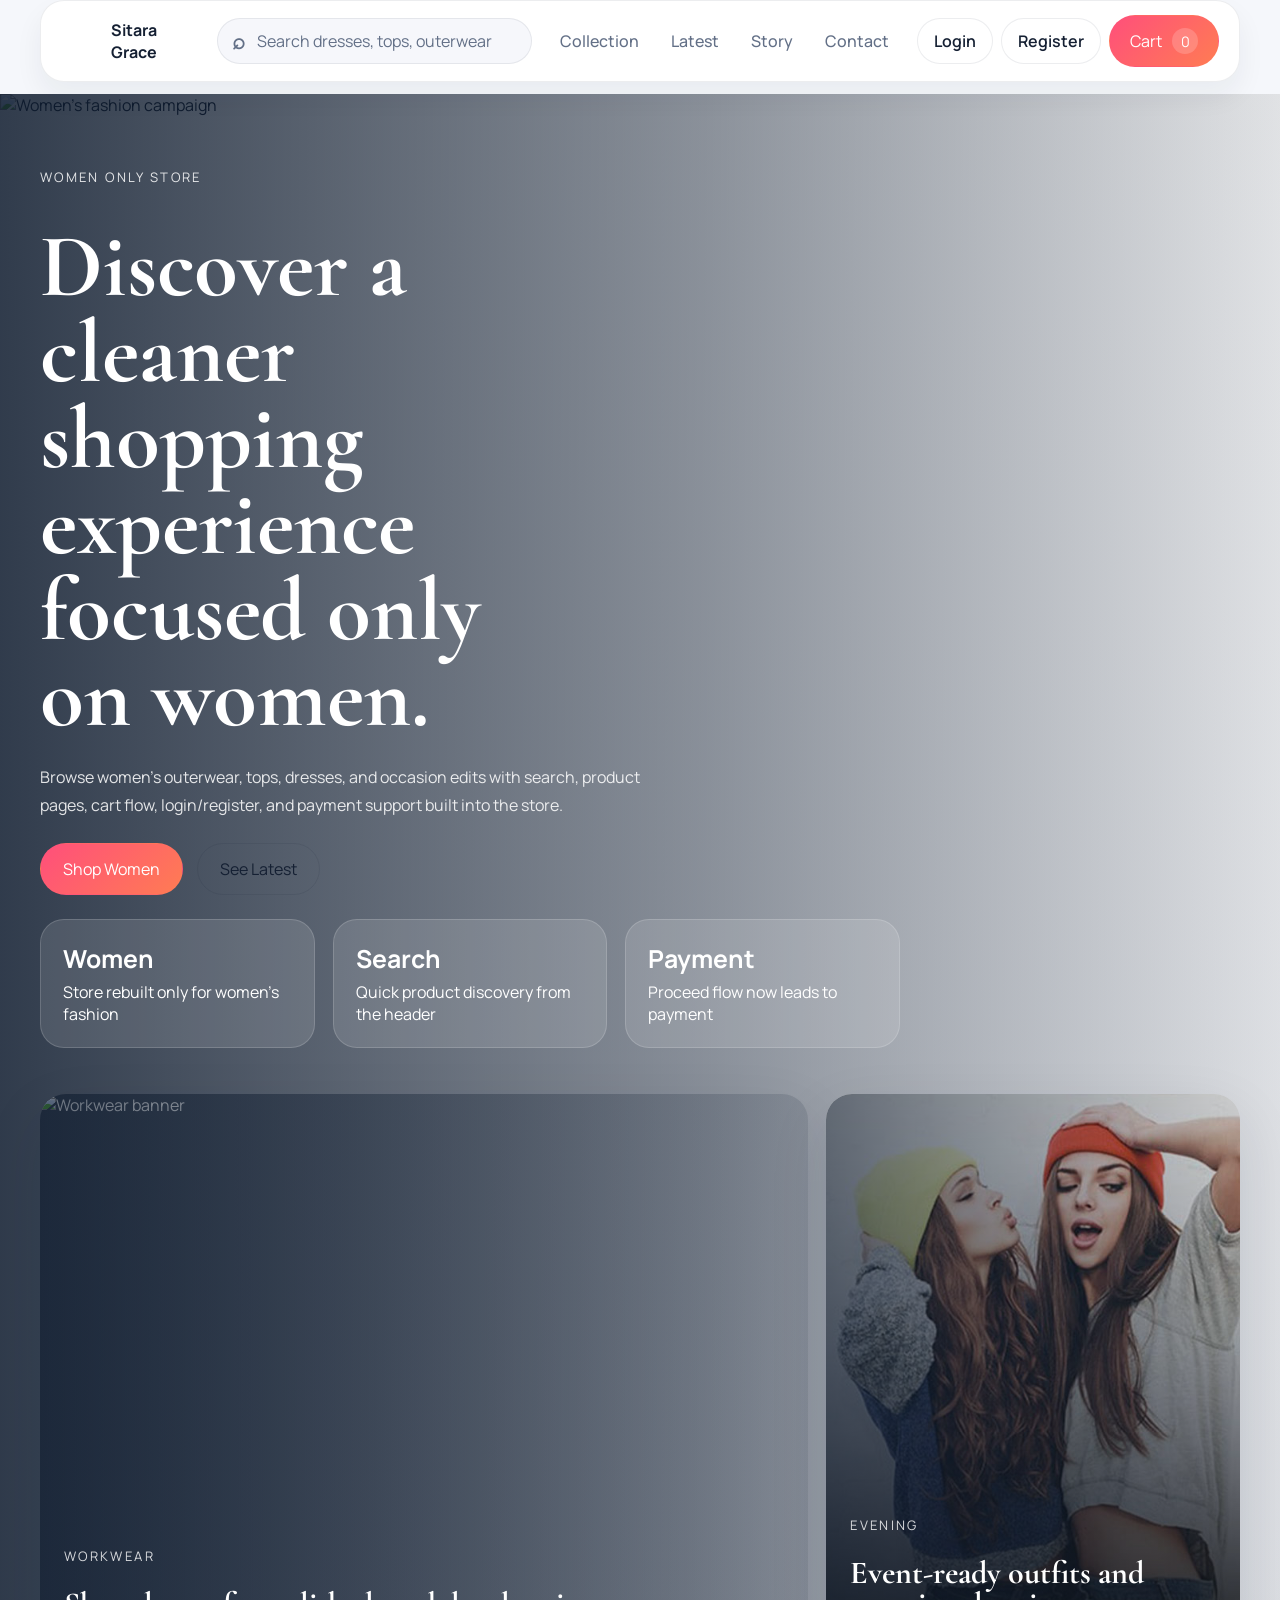
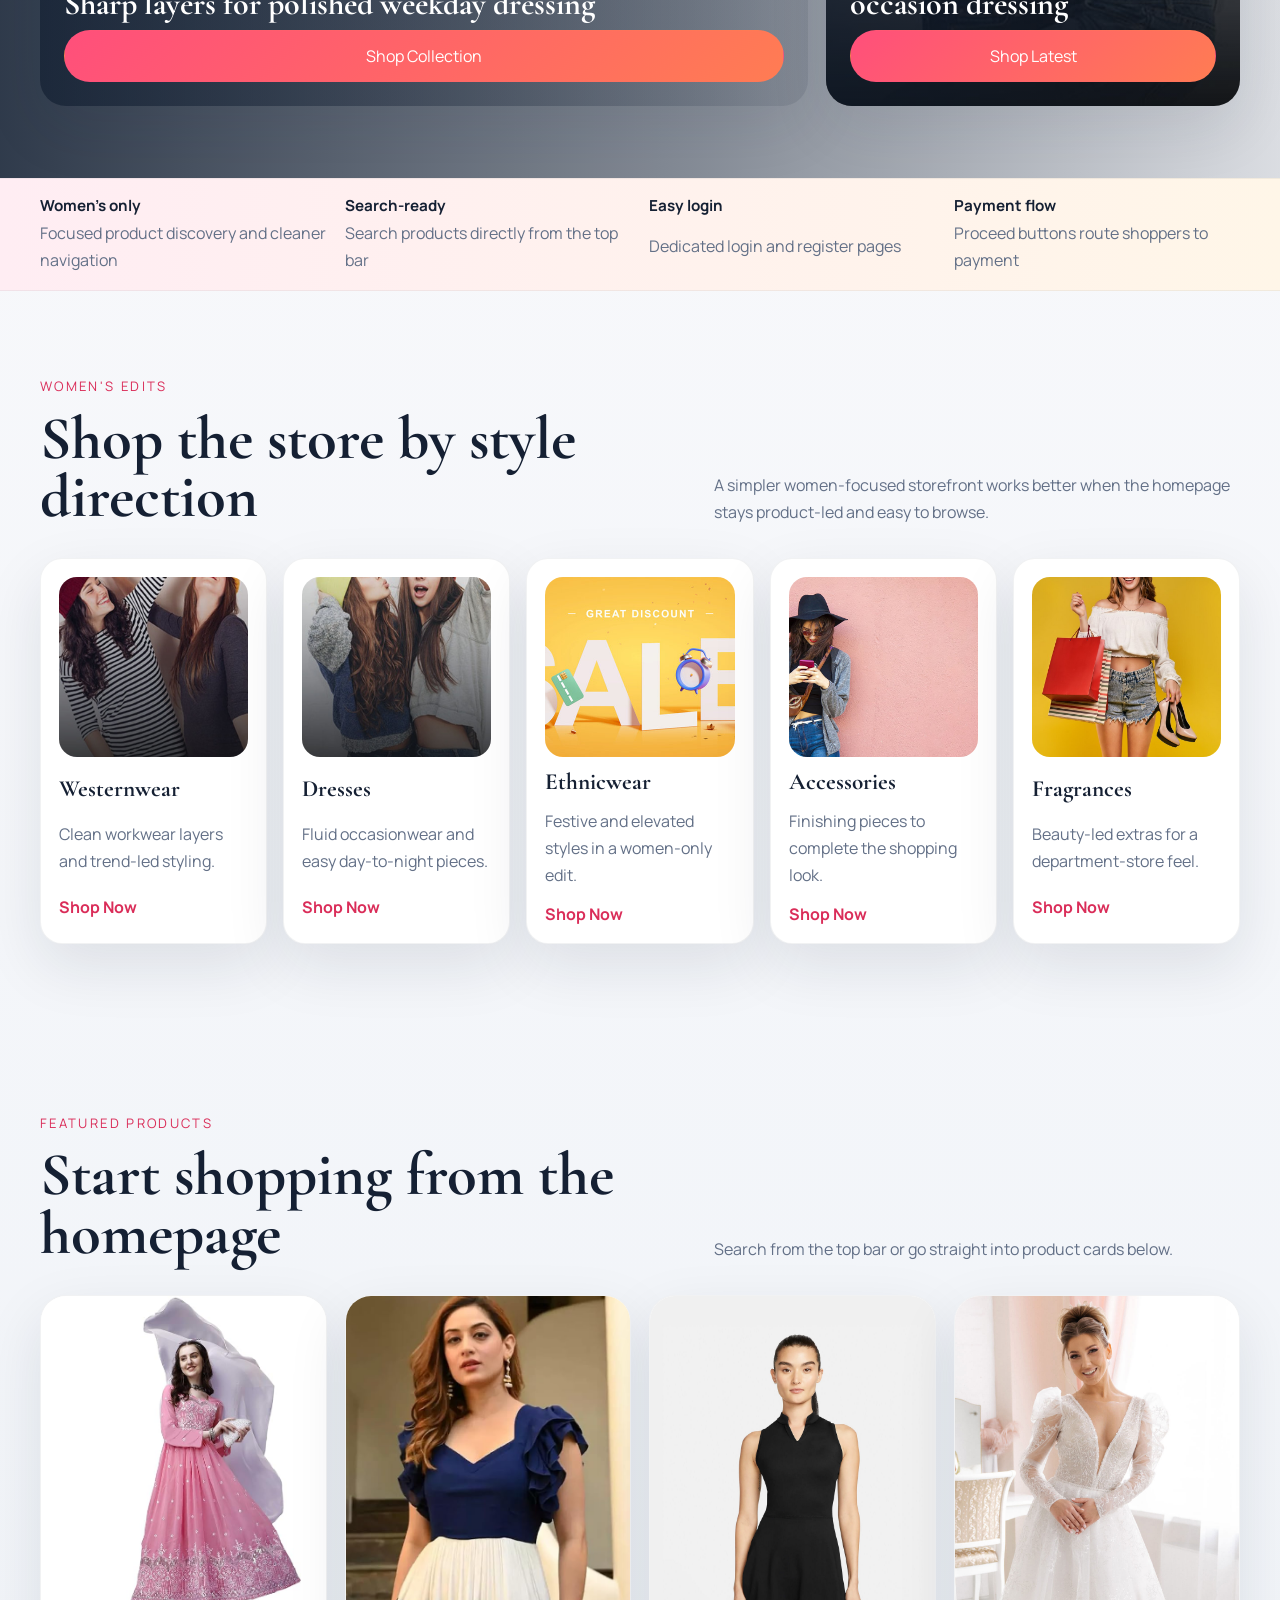
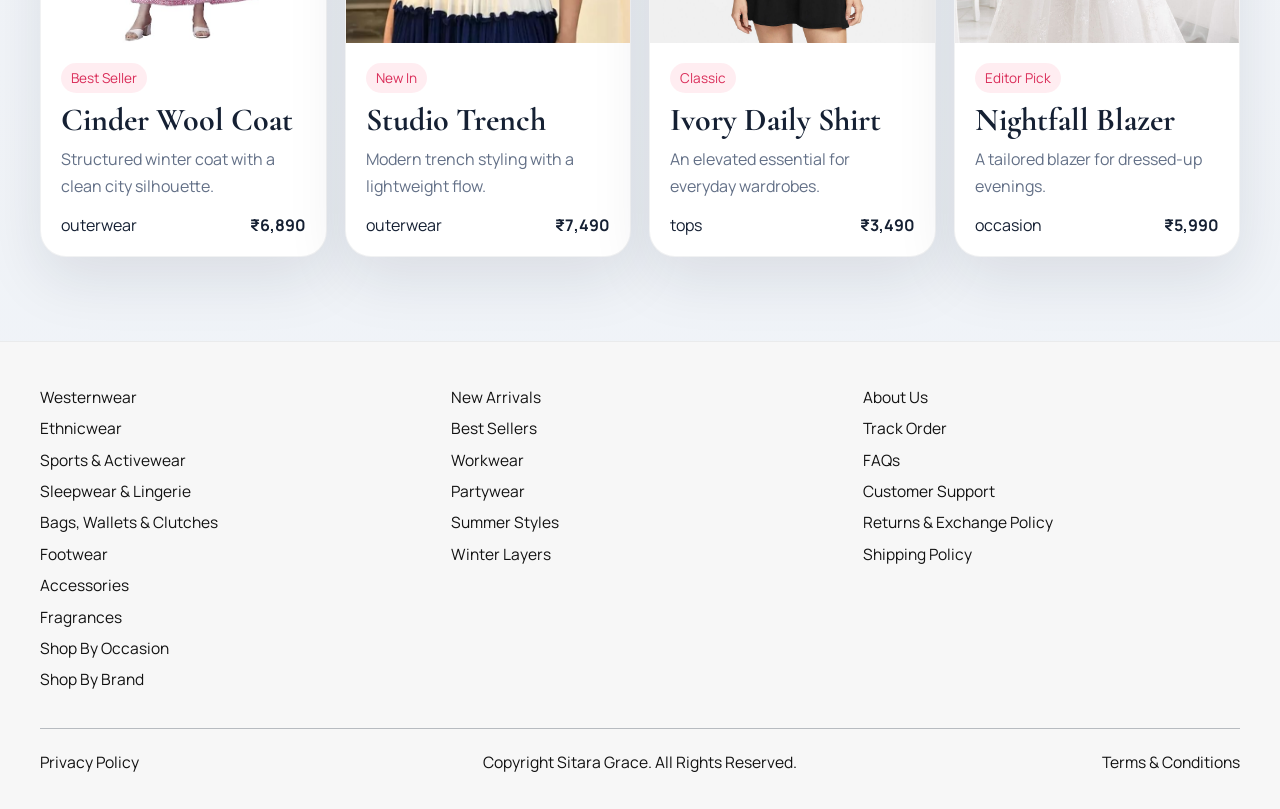
==== frontend/index.html @ 65f535db "inital commit" ====
<!DOCTYPE html>
<html lang="en">
<head>
  <meta charset="UTF-8">
  <meta name="viewport" content="width=device-width, initial-scale=1.0">
  <title>Sitara Grace</title>
  <link rel="preconnect" href="https://fonts.googleapis.com">
  <link rel="preconnect" href="https://fonts.gstatic.com" crossorigin>
  <link href="https://fonts.googleapis.com/css2?family=Cormorant+Garamond:wght@500;600;700&family=Manrope:wght@400;500;600;700&display=swap" rel="stylesheet">
  <link rel="stylesheet" href="style.css">
</head>
<body class="retail-mode" data-page="home">
  <header class="site-header">
    <div class="container nav-wrap">
      <a class="brand" href="index.html">
        <img src="images/logo.png" alt="Project3 logo">
        <span>Sitara Grace</span>
      </a>
      <div class="search-shell">
        <span class="search-icon">⌕</span>
        <input data-site-search type="text" placeholder="Search dresses, tops, outerwear">
      </div>
      <nav class="nav">
        <a href="collections.html">Collection</a>
        <a href="latest.html">Latest</a>
        <a href="story.html">Story</a>
        <a href="contact.html">Contact</a>
      </nav>
      <div class="header-actions">
        <a class="auth-link" href="login.html">Login</a>
        <a class="auth-link" href="register.html">Register</a>
        <a class="nav-cta" href="cart.html">Cart <span class="cart-badge" data-cart-count>0</span></a>
      </div>
    </div>
  </header>

  <main>
    <section class="hero">
      <div class="hero-backdrop">
        <img id="hero-image" src="images/home-slide0.jpg" alt="Women's fashion campaign">
      </div>
      <div class="container hero-content">
        <p class="eyebrow">Women only store</p>
        <h1>Discover a cleaner shopping experience focused only on women.</h1>
        <p>
          Browse women&apos;s outerwear, tops, dresses, and occasion edits with search, product pages,
          cart flow, login/register, and payment support built into the store.
        </p>
        <div class="hero-actions">
          <a class="button button-primary" href="arrivals.html">Shop Women</a>
          <a class="button button-secondary" href="latest.html">See Latest</a>
        </div>
        <div class="hero-stats">
          <div>
            <strong>Women</strong>
            <span>Store rebuilt only for women&apos;s fashion</span>
          </div>
          <div>
            <strong>Search</strong>
            <span>Quick product discovery from the header</span>
          </div>
          <div>
            <strong>Payment</strong>
            <span>Proceed flow now leads to payment</span>
          </div>
        </div>
        <div class="hero-banner-grid">
          <article class="banner-card">
            <img src="images/banner1.jpg" alt="Workwear banner">
            <div class="banner-copy">
              <p class="eyebrow">Workwear</p>
              <h3>Sharp layers for polished weekday dressing</h3>
              <a class="button button-primary" href="collections.html">Shop Collection</a>
            </div>
          </article>
          <article class="banner-card">
            <img src="images/lookbook5.jpg" alt="Evening banner">
            <div class="banner-copy">
              <p class="eyebrow">Evening</p>
              <h3>Event-ready outfits and occasion dressing</h3>
              <a class="button button-primary" href="latest.html">Shop Latest</a>
            </div>
          </article>
        </div>
      </div>
    </section>

    <section class="announcement-strip">
      <div class="container announcement-wrap">
        <div>
          <strong>Women&apos;s only</strong>
          <p>Focused product discovery and cleaner navigation</p>
        </div>
        <div>
          <strong>Search-ready</strong>
          <p>Search products directly from the top bar</p>
        </div>
        <div>
          <strong>Easy login</strong>
          <p>Dedicated login and register pages</p>
        </div>
        <div>
          <strong>Payment flow</strong>
          <p>Proceed buttons route shoppers to payment</p>
        </div>
      </div>
    </section>

    <section class="section-space">
      <div class="container split-heading">
        <div>
          <p class="eyebrow">Women&apos;s edits</p>
          <h2>Shop the store by style direction</h2>
        </div>
        <p>
          A simpler women-focused storefront works better when the homepage stays product-led and easy to browse.
        </p>
      </div>
      <div class="container department-grid">
        <article class="department-card">
          <img src="images/lookbook4.jpg" alt="Westernwear">
          <h3>Westernwear</h3>
          <p>Clean workwear layers and trend-led styling.</p>
          <a href="browse.html?section=westernwear">Shop Now</a>
        </article>
        <article class="department-card">
          <img src="images/lookbook5.jpg" alt="Dresses">
          <h3>Dresses</h3>
          <p>Fluid occasionwear and easy day-to-night pieces.</p>
          <a href="browse.html?section=dresses">Shop Now</a>
        </article>
        <article class="department-card">
          <img src="images/about-banner2.jpg" alt="Ethnicwear">
          <h3>Ethnicwear</h3>
          <p>Festive and elevated styles in a women-only edit.</p>
          <a href="browse.html?section=ethnicwear">Shop Now</a>
        </article>
        <article class="department-card">
          <img src="images/lookbook3.jpg" alt="Accessories">
          <h3>Accessories</h3>
          <p>Finishing pieces to complete the shopping look.</p>
          <a href="browse.html?section=accessories">Shop Now</a>
        </article>
        <article class="department-card">
          <img src="images/project0.jpg" alt="Fragrances">
          <h3>Fragrances</h3>
          <p>Beauty-led extras for a department-store feel.</p>
          <a href="browse.html?section=fragrances">Shop Now</a>
        </article>
      </div>
    </section>

    <section class="section-space">
      <div class="container split-heading">
        <div>
          <p class="eyebrow">Featured products</p>
          <h2>Start shopping from the homepage</h2>
        </div>
        <p>
          Search from the top bar or go straight into product cards below.
        </p>
      </div>
      <div class="container product-grid" id="product-grid"></div>
    </section>
  </main>

  <div id="site-footer"></div>
  <div class="cart-toast" id="cart-toast" aria-live="polite"></div>
  <script src="app.js"></script>
</body>
</html>
---- frontend/style.css ----
:root {
  --bg: #f5f7fb;
  --panel: #ffffff;
  --panel-soft: #f7f8fc;
  --text: #152033;
  --muted: #637087;
  --accent: #ff4f7b;
  --accent-dark: #da2d59;
  --nav-bg: #0d1a2d;
  --nav-pill: rgba(255, 255, 255, 0.1);
  --line: rgba(21, 32, 51, 0.1);
  --shadow: 0 22px 60px rgba(20, 32, 51, 0.1);
  --radius: 26px;
  --container: min(1200px, calc(100vw - 32px));
}

* {
  box-sizing: border-box;
}

html {
  scroll-behavior: smooth;
}

body {
  margin: 0;
  font-family: "Manrope", sans-serif;
  color: var(--text);
  background:
    radial-gradient(circle at top left, rgba(255, 79, 123, 0.12), transparent 24%),
    linear-gradient(180deg, #fbfcff 0%, var(--bg) 55%, #eef2f9 100%);
}

body.retail-mode {
  background:
    linear-gradient(180deg, #fefefe 0%, #f7f8fb 44%, #eef2f7 100%);
}

img {
  display: block;
  max-width: 100%;
}

a {
  color: inherit;
  text-decoration: none;
}

button,
input,
textarea {
  font: inherit;
}

.container {
  width: var(--container);
  margin: 0 auto;
}

.section-space {
  padding: 84px 0;
}

.eyebrow {
  margin: 0 0 12px;
  font-size: 0.82rem;
  letter-spacing: 0.18em;
  text-transform: uppercase;
  color: var(--accent-dark);
}

h1,
h2,
h3 {
  font-family: "Cormorant Garamond", serif;
  line-height: 0.96;
  margin: 0;
}

h1 {
  font-size: clamp(3rem, 7vw, 5.8rem);
  max-width: 11ch;
}

h2 {
  font-size: clamp(2.3rem, 5vw, 3.8rem);
}

h3 {
  font-size: 2rem;
}

p {
  margin: 0;
  color: var(--muted);
  line-height: 1.7;
}

.site-header {
  position: sticky;
  top: 0;
  z-index: 50;
  padding: 0 0 12px;
  background: rgba(245, 247, 251, 0.92);
  backdrop-filter: blur(18px);
}

.utility-bar {
  display: none;
}

.utility-wrap {
  display: flex;
  align-items: center;
  justify-content: space-between;
  gap: 14px;
  min-height: 42px;
  font-size: 0.9rem;
  color: var(--muted);
}

.utility-links,
.department-links {
  display: flex;
  align-items: center;
  gap: 18px;
  flex-wrap: wrap;
}

.utility-links a:hover,
.department-links a:hover {
  color: var(--accent-dark);
}

.nav-wrap {
  display: flex;
  align-items: center;
  justify-content: space-between;
  gap: 14px;
  flex-wrap: nowrap;
  min-height: 78px;
  padding: 14px 20px;
  border-radius: 24px;
  background: #ffffff;
  color: #fff;
  box-shadow: 0 14px 28px rgba(13, 26, 45, 0.06);
  border: 1px solid rgba(21, 32, 51, 0.08);
}

.search-shell {
  display: flex;
  align-items: center;
  gap: 10px;
  min-width: 260px;
  max-width: 320px;
  flex: 0 1 320px;
  padding: 10px 14px;
  border-radius: 999px;
  background: #f6f7fb;
  border: 1px solid rgba(21, 32, 51, 0.08);
  color: var(--muted);
}

.search-icon {
  font-size: 1.4rem;
  line-height: 1;
  color: var(--muted);
  font-weight: 700;
}

.search-shell input {
  width: 100%;
  background: transparent;
  border: 0;
  color: var(--text);
  outline: none;
}

.search-shell input::placeholder {
  color: var(--muted);
}

.brand {
  display: inline-flex;
  align-items: center;
  gap: 12px;
  font-weight: 700;
  color: var(--text);
}

.brand img {
  width: 38px;
  height: 38px;
}

.nav {
  display: flex;
  align-items: center;
  gap: 4px;
  flex-wrap: nowrap;
  white-space: nowrap;
  flex: 1 1 auto;
  justify-content: center;
}

.nav a {
  padding: 10px 14px;
  border-radius: 999px;
  color: var(--muted);
  font-weight: 500;
  transition: transform 180ms ease, background-color 180ms ease, color 180ms ease;
}

.nav a:hover,
.nav a.is-active {
  background: #fff1f5;
  color: var(--accent-dark);
  transform: translateY(-1px);
}

.header-actions {
  display: flex;
  align-items: center;
  gap: 8px;
  flex: 0 0 auto;
}

.auth-link {
  padding: 11px 16px;
  border-radius: 999px;
  border: 1px solid rgba(21, 32, 51, 0.08);
  color: var(--text);
  background: #fff;
  font-weight: 600;
}

.auth-link:hover {
  color: var(--accent-dark);
  transform: translateY(-1px);
}

.auth-logout-button {
  appearance: none;
}

.auth-user-link {
  background: #fff1f5;
  color: var(--accent-dark);
}

.category-rail {
  display: none;
}

.category-rail-shell {
  display: flex;
  gap: 12px;
  overflow-x: auto;
  padding-bottom: 6px;
}

.category-chip {
  flex: 0 0 auto;
  padding: 12px 18px;
  border-radius: 999px;
  background: #fff;
  border: 1px solid rgba(21, 32, 51, 0.08);
  box-shadow: 0 12px 26px rgba(20, 32, 51, 0.06);
  color: var(--text);
  font-weight: 600;
}

.category-chip:hover {
  color: var(--accent-dark);
  transform: translateY(-1px);
}

.nav-cta,
.button,
.product-action,
.quantity-button,
.remove-item,
.inline-link {
  display: inline-flex;
  align-items: center;
  justify-content: center;
  border-radius: 999px;
  border: 1px solid transparent;
  cursor: pointer;
  transition: transform 180ms ease, background-color 180ms ease, border-color 180ms ease, color 180ms ease;
}

.nav-cta,
.button-primary,
.product-action,
.inline-link {
  background: linear-gradient(135deg, var(--accent) 0%, #ff7c53 100%);
  color: #fff;
}

.nav-cta {
  padding: 12px 20px;
  gap: 10px;
  white-space: nowrap;
}

.cart-badge {
  min-width: 26px;
  min-height: 26px;
  padding: 2px 8px;
  border-radius: 999px;
  display: inline-flex;
  align-items: center;
  justify-content: center;
  background: rgba(255, 255, 255, 0.18);
  font-size: 0.9rem;
}

.button,
.inline-link {
  padding: 14px 22px;
  min-height: 50px;
}

.button:hover,
.nav-cta:hover,
.filter:hover,
.product-action:hover,
.quantity-button:hover,
.remove-item:hover,
.inline-link:hover,
.product-card:hover {
  transform: translateY(-2px);
}

.button-secondary,
.quantity-button,
.remove-item {
  background: transparent;
  border-color: var(--line);
  color: var(--text);
}

.hero,
.page-hero {
  position: relative;
  display: grid;
  align-items: stretch;
}

.hero {
  min-height: calc(100vh - 110px);
}

.page-hero {
  min-height: 260px;
}

.hero-backdrop,
.page-hero-media {
  position: absolute;
  inset: 0;
}

.hero-backdrop::after,
.page-hero-media::after {
  content: "";
  position: absolute;
  inset: 0;
  background: linear-gradient(90deg, rgba(13, 26, 45, 0.85) 0%, rgba(13, 26, 45, 0.48) 55%, rgba(13, 26, 45, 0.12) 100%);
}

.hero-backdrop img,
.page-hero-media img {
  width: 100%;
  height: 100%;
  object-fit: cover;
}

.hero-content,
.page-hero-content {
  position: relative;
  z-index: 1;
  display: grid;
  align-content: center;
  gap: 24px;
  padding: 72px 0;
  color: #fff;
}

.hero-content p,
.page-hero-content p {
  color: rgba(255, 255, 255, 0.86);
  max-width: 60ch;
}

.hero-actions,
.hero-stats,
.promo-grid,
.split-heading,
.cart-shell,
.product-detail-shell {
  display: grid;
}

.hero-actions {
  grid-auto-flow: column;
  justify-content: start;
  gap: 14px;
}

.hero-stats {
  grid-template-columns: repeat(3, minmax(0, 1fr));
  gap: 18px;
  max-width: 860px;
}

.hero-stats div {
  padding: 22px;
  border-radius: 24px;
  background: rgba(255, 255, 255, 0.12);
  border: 1px solid rgba(255, 255, 255, 0.16);
}

.hero-stats strong {
  display: block;
  font-size: 1.55rem;
  margin-bottom: 6px;
}

.promo-strip {
  margin-top: -44px;
  position: relative;
  z-index: 2;
}

.announcement-strip {
  background: linear-gradient(90deg, #ffedf3 0%, #fff6e8 100%);
  border-top: 1px solid rgba(21, 32, 51, 0.06);
  border-bottom: 1px solid rgba(21, 32, 51, 0.06);
}

.announcement-wrap {
  display: grid;
  grid-template-columns: repeat(4, minmax(0, 1fr));
  gap: 18px;
  padding: 16px 0;
}

.announcement-wrap div {
  display: grid;
  gap: 4px;
}

.announcement-wrap strong {
  font-size: 0.95rem;
}

.promo-grid {
  grid-template-columns: repeat(3, minmax(0, 1fr));
  gap: 18px;
}

.promo-grid article,
.latest-card,
.product-card,
.cart-items,
.cart-summary,
.cart-item,
.content-card,
.product-detail-copy {
  background: var(--panel);
  border: 1px solid rgba(21, 32, 51, 0.06);
  border-radius: var(--radius);
  box-shadow: var(--shadow);
}

.promo-grid article,
.content-card {
  padding: 28px;
}

.hero-banner-grid {
  display: grid;
  grid-template-columns: 1.3fr 0.7fr;
  gap: 18px;
  margin-top: 22px;
}

.banner-card {
  position: relative;
  overflow: hidden;
  min-height: 260px;
  border-radius: var(--radius);
  box-shadow: var(--shadow);
}

.banner-card img {
  width: 100%;
  height: 100%;
  object-fit: cover;
}

.banner-card::after {
  content: "";
  position: absolute;
  inset: 0;
  background: linear-gradient(90deg, rgba(13, 26, 45, 0.62) 0%, rgba(13, 26, 45, 0.14) 100%);
}

.banner-copy {
  position: absolute;
  left: 24px;
  right: 24px;
  bottom: 24px;
  z-index: 1;
  color: #fff;
  display: grid;
  gap: 10px;
}

.banner-copy p {
  color: rgba(255, 255, 255, 0.82);
}

.department-grid {
  display: grid;
  grid-template-columns: repeat(5, minmax(0, 1fr));
  gap: 16px;
}

.department-card {
  display: grid;
  gap: 14px;
  padding: 18px;
  background: var(--panel);
  border: 1px solid rgba(21, 32, 51, 0.06);
  border-radius: 22px;
  box-shadow: var(--shadow);
}

.department-card img {
  width: 100%;
  height: 180px;
  object-fit: cover;
  border-radius: 18px;
}

.department-card h3 {
  font-size: 1.45rem;
}

.department-card a {
  font-weight: 700;
  color: var(--accent-dark);
}

.spotlight-grid {
  display: grid;
  grid-template-columns: repeat(3, minmax(0, 1fr));
  gap: 18px;
}

.spotlight-card {
  position: relative;
  min-height: 380px;
  overflow: hidden;
  border-radius: 24px;
  box-shadow: var(--shadow);
}

.spotlight-card img {
  width: 100%;
  height: 100%;
  object-fit: cover;
}

.spotlight-card::after {
  content: "";
  position: absolute;
  inset: 0;
  background: linear-gradient(180deg, rgba(13, 26, 45, 0.02) 0%, rgba(13, 26, 45, 0.82) 100%);
}

.spotlight-copy {
  position: absolute;
  left: 22px;
  right: 22px;
  bottom: 22px;
  z-index: 1;
  display: grid;
  gap: 10px;
  color: #fff;
}

.spotlight-copy p {
  color: rgba(255, 255, 255, 0.82);
}

.promo-grid img {
  width: 34px;
  height: 34px;
  margin-bottom: 16px;
}

.split-heading {
  grid-template-columns: 1.1fr 0.9fr;
  gap: 32px;
  align-items: end;
  margin-bottom: 32px;
}

.catalog-shell {
  padding-top: 34px;
}

.catalog-topbar {
  display: flex;
  align-items: center;
  justify-content: space-between;
  gap: 16px;
  margin-bottom: 22px;
  padding: 18px 22px;
  border-radius: 22px;
  background: rgba(255, 255, 255, 0.88);
  border: 1px solid rgba(21, 32, 51, 0.06);
  box-shadow: var(--shadow);
}

.catalog-topbar h2 {
  font-size: clamp(2rem, 4vw, 3rem);
}

.latest-grid,
.product-grid {
  display: grid;
  gap: 18px;
}

.latest-grid {
  grid-template-columns: repeat(3, minmax(0, 1fr));
}

.product-grid {
  grid-template-columns: repeat(4, minmax(0, 1fr));
}

.latest-card,
.product-card {
  overflow: hidden;
}

.latest-card img,
.product-link img {
  width: 100%;
  object-fit: cover;
}

.latest-card img {
  height: 320px;
}

.product-link img {
  aspect-ratio: 0.82;
  background: var(--panel-soft);
}

.latest-content,
.product-body {
  padding: 20px;
}

.product-card {
  transition: transform 180ms ease, box-shadow 180ms ease;
}

.product-title-link h3 {
  margin-top: 12px;
}

.product-copy {
  margin-top: 10px;
  min-height: 56px;
}

.latest-meta,
.product-meta,
.product-actions,
.cart-item-head,
.summary-row,
.detail-actions {
  display: flex;
  justify-content: space-between;
  gap: 10px;
}

.latest-meta,
.product-actions,
.detail-actions {
  align-items: center;
}

.filter-row {
  display: flex;
  flex-wrap: wrap;
  gap: 10px;
}

.filter {
  padding: 11px 18px;
  border-radius: 999px;
  border: 1px solid var(--line);
  background: rgba(255, 255, 255, 0.78);
  cursor: pointer;
}

.filter.is-active {
  background: var(--text);
  color: #fff;
}

.product-meta {
  margin-top: 12px;
}

.product-action {
  min-height: 46px;
  padding: 0 18px;
}

.product-view-link {
  min-height: 46px;
  padding: 0 18px;
}

.tag {
  display: inline-flex;
  padding: 6px 10px;
  border-radius: 999px;
  background: rgba(255, 79, 123, 0.1);
  color: var(--accent-dark);
  font-size: 0.85rem;
}

.cart-shell,
.product-detail-shell {
  grid-template-columns: 1.25fr 0.75fr;
  gap: 24px;
  align-items: start;
}

.cart-items,
.cart-summary {
  padding: 28px;
}

.cart-items {
  display: grid;
  gap: 16px;
}

.cart-item {
  display: grid;
  grid-template-columns: 110px 1fr;
  gap: 18px;
  padding: 16px;
}

.cart-item img {
  width: 100%;
  height: 120px;
  border-radius: 20px;
  object-fit: cover;
}

.cart-item-head {
  align-items: start;
  margin-bottom: 10px;
}

.cart-controls {
  display: flex;
  align-items: center;
  gap: 10px;
  margin-top: 18px;
  flex-wrap: wrap;
}

.quantity-button,
.remove-item {
  min-width: 40px;
  min-height: 40px;
  padding: 0 14px;
}

.quantity-value {
  min-width: 24px;
  text-align: center;
  font-weight: 700;
}

.cart-summary {
  display: grid;
  gap: 18px;
  align-content: start;
  position: sticky;
  top: 114px;
}

.summary-note {
  font-size: 0.95rem;
}

.empty-cart {
  padding: 40px 30px;
  text-align: center;
  border-radius: 24px;
  border: 1px dashed rgba(21, 32, 51, 0.16);
  display: grid;
  gap: 14px;
  justify-items: center;
}

.cart-product-link,
.product-title-link {
  color: inherit;
}

.product-detail-media img {
  width: 100%;
  border-radius: var(--radius);
  background: var(--panel);
  box-shadow: var(--shadow);
}

.product-detail-copy {
  padding: 32px;
  display: grid;
  gap: 18px;
}

.product-detail-price {
  font-size: 1.8rem;
  font-weight: 700;
  color: var(--text);
}

.product-detail-description {
  font-size: 1rem;
}

.detail-panel {
  padding: 22px;
  border-radius: 22px;
  background: var(--panel-soft);
}

.contact-form {
  background: var(--panel);
  border: 1px solid rgba(21, 32, 51, 0.06);
  border-radius: var(--radius);
  box-shadow: var(--shadow);
  padding: 30px;
  display: grid;
  gap: 18px;
}

.contact-form label {
  display: grid;
  gap: 8px;
  font-weight: 600;
}

.contact-form input,
.contact-form textarea {
  width: 100%;
  border-radius: 16px;
  border: 1px solid rgba(21, 32, 51, 0.12);
  padding: 14px 16px;
  background: rgba(247, 248, 252, 0.88);
}

.contact-form input:focus,
.contact-form textarea:focus {
  outline: 2px solid rgba(255, 79, 123, 0.14);
  border-color: rgba(255, 79, 123, 0.36);
}

.form-status {
  min-height: 1.5em;
}

.form-status.is-success {
  color: #166534;
}

.form-status.is-error {
  color: #991b1b;
}

.cart-toast {
  position: fixed;
  right: 24px;
  bottom: 24px;
  z-index: 60;
  min-width: min(380px, calc(100vw - 32px));
  max-width: 420px;
  padding: 16px;
  border-radius: 22px;
  background: rgba(13, 26, 45, 0.96);
  color: #fff;
  display: flex;
  align-items: center;
  justify-content: space-between;
  gap: 16px;
  box-shadow: 0 24px 50px rgba(13, 26, 45, 0.28);
  opacity: 0;
  pointer-events: none;
  transform: translateY(18px);
  transition: opacity 180ms ease, transform 180ms ease;
}

.cart-toast p {
  color: rgba(255, 255, 255, 0.75);
}

.cart-toast.is-visible {
  opacity: 1;
  pointer-events: auto;
  transform: translateY(0);
}

.footer {
  padding: 28px 0 48px;
}

.footer-shell {
  display: flex;
  justify-content: space-between;
  gap: 18px;
  align-items: center;
  padding: 22px 28px;
  border-radius: 28px;
  background: var(--nav-bg);
  color: rgba(255, 255, 255, 0.8);
}

.footer-shell strong {
  color: #fff;
}

.mega-footer {
  padding: 26px 0 0;
  background: #f7f7f7;
  border-top: 1px solid rgba(21, 32, 51, 0.06);
}

.mega-footer-shell {
  max-width: min(1740px, calc(100vw - 56px));
}

.footer-grid {
  display: grid;
  grid-template-columns: repeat(3, minmax(0, 1fr));
  gap: 34px;
  padding: 20px 0 38px;
}

.footer-column {
  display: grid;
  align-content: start;
  gap: 12px;
}

.footer-column a {
  color: #111;
  font-size: 0.97rem;
  line-height: 1.25;
}

.auth-shell {
  display: grid;
  place-items: center;
  min-height: calc(100vh - 220px);
  padding: 48px 0 80px;
}

.auth-card {
  width: min(520px, 100%);
  padding: 34px;
  background: #fff;
  border: 1px solid rgba(21, 32, 51, 0.08);
  border-radius: 28px;
  box-shadow: var(--shadow);
  display: grid;
  gap: 18px;
}

.profile-card {
  width: min(620px, 100%);
}

.dashboard-shell {
  padding-bottom: 40px;
}

.dashboard-hero {
  min-height: 320px;
}

.dashboard-layout {
  display: grid;
  grid-template-columns: minmax(0, 1.5fr) minmax(300px, 0.9fr);
  gap: 24px;
  align-items: start;
}

.dashboard-main-card,
.dashboard-side-card {
  display: grid;
  gap: 20px;
}

.dashboard-main-card {
  padding: 34px;
  background: #fff;
  border: 1px solid rgba(21, 32, 51, 0.08);
  border-radius: 28px;
  box-shadow: var(--shadow);
}

.dashboard-welcome {
  display: flex;
  align-items: center;
  gap: 18px;
}

.dashboard-avatar {
  width: 72px;
  height: 72px;
  border-radius: 50%;
  display: grid;
  place-items: center;
  font-size: 1.3rem;
  font-weight: 700;
  color: #fff;
  background: linear-gradient(135deg, var(--accent) 0%, #ff7c53 100%);
  box-shadow: 0 16px 30px rgba(255, 79, 123, 0.28);
}

.dashboard-stats {
  display: grid;
  grid-template-columns: repeat(3, minmax(0, 1fr));
  gap: 16px;
}

.dashboard-stat-card {
  padding: 18px 20px;
  border-radius: 22px;
  background: var(--panel-soft);
  border: 1px solid rgba(21, 32, 51, 0.08);
  display: grid;
  gap: 8px;
}

.dashboard-stat-card span {
  color: var(--muted);
  font-size: 0.92rem;
}

.dashboard-stat-card strong {
  font-size: 1.45rem;
  color: var(--text);
}

.dashboard-side-card .detail-panel {
  box-shadow: var(--shadow);
}

.auth-card form {
  display: grid;
  gap: 16px;
}

.profile-actions {
  display: flex;
  gap: 12px;
  flex-wrap: wrap;
}

.auth-card label {
  display: grid;
  gap: 8px;
  font-weight: 600;
}

.auth-card input,
.payment-card input,
.payment-card select {
  width: 100%;
  border-radius: 16px;
  border: 1px solid rgba(21, 32, 51, 0.12);
  padding: 14px 16px;
  background: #f7f8fc;
}

.payment-shell {
  padding: 48px 0 84px;
}

.payment-card {
  max-width: 760px;
  margin: 0 auto;
  padding: 34px;
  background: #fff;
  border-radius: 28px;
  border: 1px solid rgba(21, 32, 51, 0.08);
  box-shadow: var(--shadow);
  display: grid;
  gap: 20px;
}

.payment-grid {
  display: grid;
  grid-template-columns: 1fr 1fr;
  gap: 16px;
}

.payment-card label {
  display: grid;
  gap: 8px;
  font-weight: 600;
}

.payment-method-shell,
.payment-fields {
  display: grid;
  gap: 16px;
}

.payment-fields.is-hidden {
  display: none;
}

.payment-note {
  padding: 18px;
  border-radius: 18px;
  background: #f7f8fc;
  border: 1px solid rgba(21, 32, 51, 0.08);
}

.footer-column a:hover {
  color: var(--accent-dark);
}

.footer-bottom {
  display: grid;
  grid-template-columns: 1fr auto 1fr;
  align-items: center;
  gap: 18px;
  padding: 20px 0 34px;
  border-top: 1px solid rgba(21, 32, 51, 0.28);
}

.footer-bottom p,
.footer-bottom a {
  color: #111;
  font-size: 0.98rem;
}

.footer-bottom a:last-child {
  justify-self: end;
}

@media (max-width: 1000px) {
  .split-heading,
  .hero-stats,
  .promo-grid,
  .latest-grid,
  .product-grid,
  .cart-shell,
  .product-detail-shell,
  .footer-grid,
  .announcement-wrap,
  .hero-banner-grid,
  .department-grid,
  .dashboard-layout,
  .spotlight-grid {
    grid-template-columns: 1fr 1fr;
  }

  .cart-items,
  .cart-summary,
  .product-detail-media,
  .product-detail-copy {
    grid-column: 1 / -1;
  }
}

@media (max-width: 820px) {
  .site-header {
    padding: 0;
  }

  .nav-wrap {
    border-radius: 0 0 24px 24px;
    display: grid;
    justify-content: stretch;
    flex-wrap: wrap;
  }

  .search-shell {
    min-width: 100%;
    max-width: none;
    flex: 1 1 auto;
  }

  .nav {
    flex-wrap: wrap;
  }
}

@media (max-width: 720px) {
  .section-space {
    padding: 68px 0;
  }

  .hero,
  .page-hero {
    min-height: auto;
  }

  .hero-actions {
    grid-auto-flow: row;
  }

  .split-heading,
  .hero-stats,
  .promo-grid,
  .latest-grid,
  .product-grid,
  .cart-shell,
  .product-detail-shell,
  .footer-grid,
  .footer-bottom,
  .announcement-wrap,
  .hero-banner-grid,
  .department-grid,
  .dashboard-layout,
  .spotlight-grid {
    grid-template-columns: 1fr;
  }

  .dashboard-stats {
    grid-template-columns: 1fr;
  }

  .dashboard-welcome {
    align-items: flex-start;
    flex-direction: column;
  }

  .promo-strip {
    margin-top: 0;
    padding-top: 24px;
  }

  .catalog-topbar,
  .footer-shell,
  .cart-toast {
    flex-direction: column;
    align-items: start;
  }

  .footer-bottom a:last-child {
    justify-self: start;
  }

  .cart-item {
    grid-template-columns: 1fr;
  }

  .cart-summary {
    position: static;
  }
}
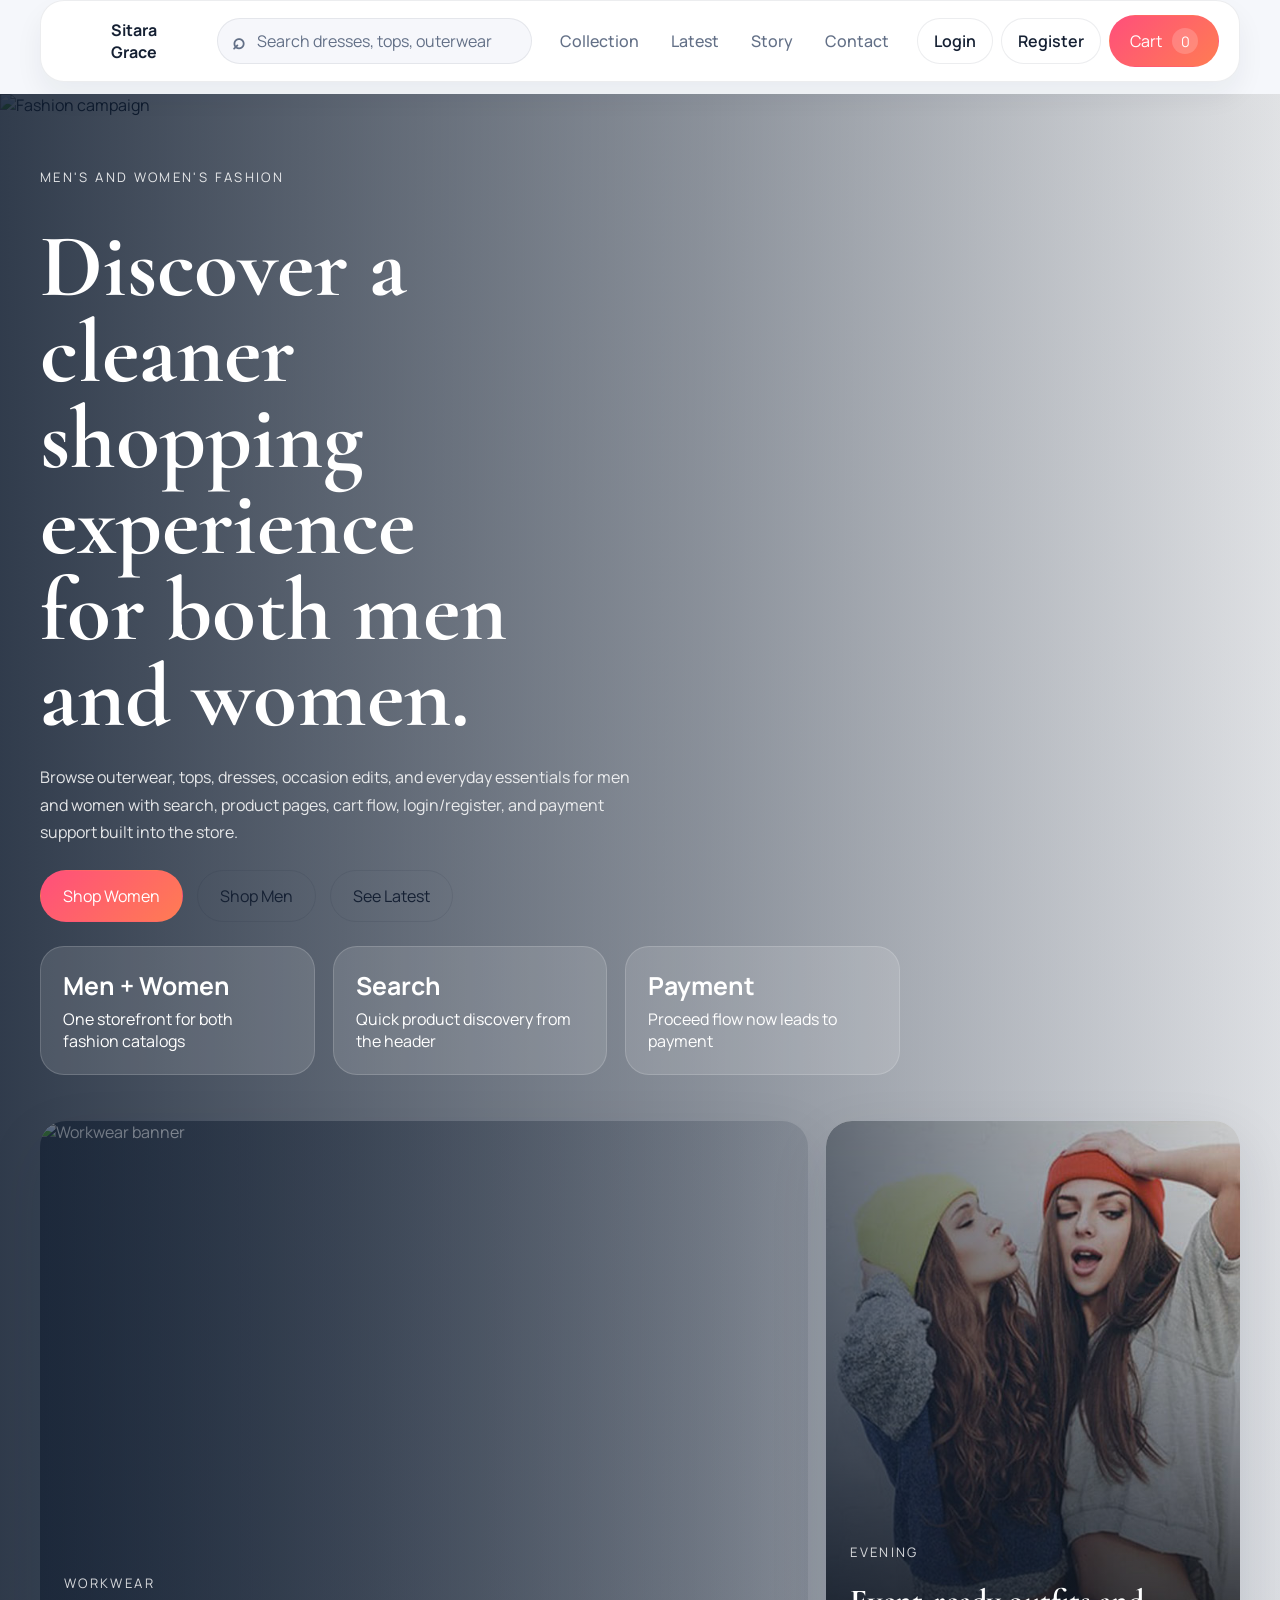
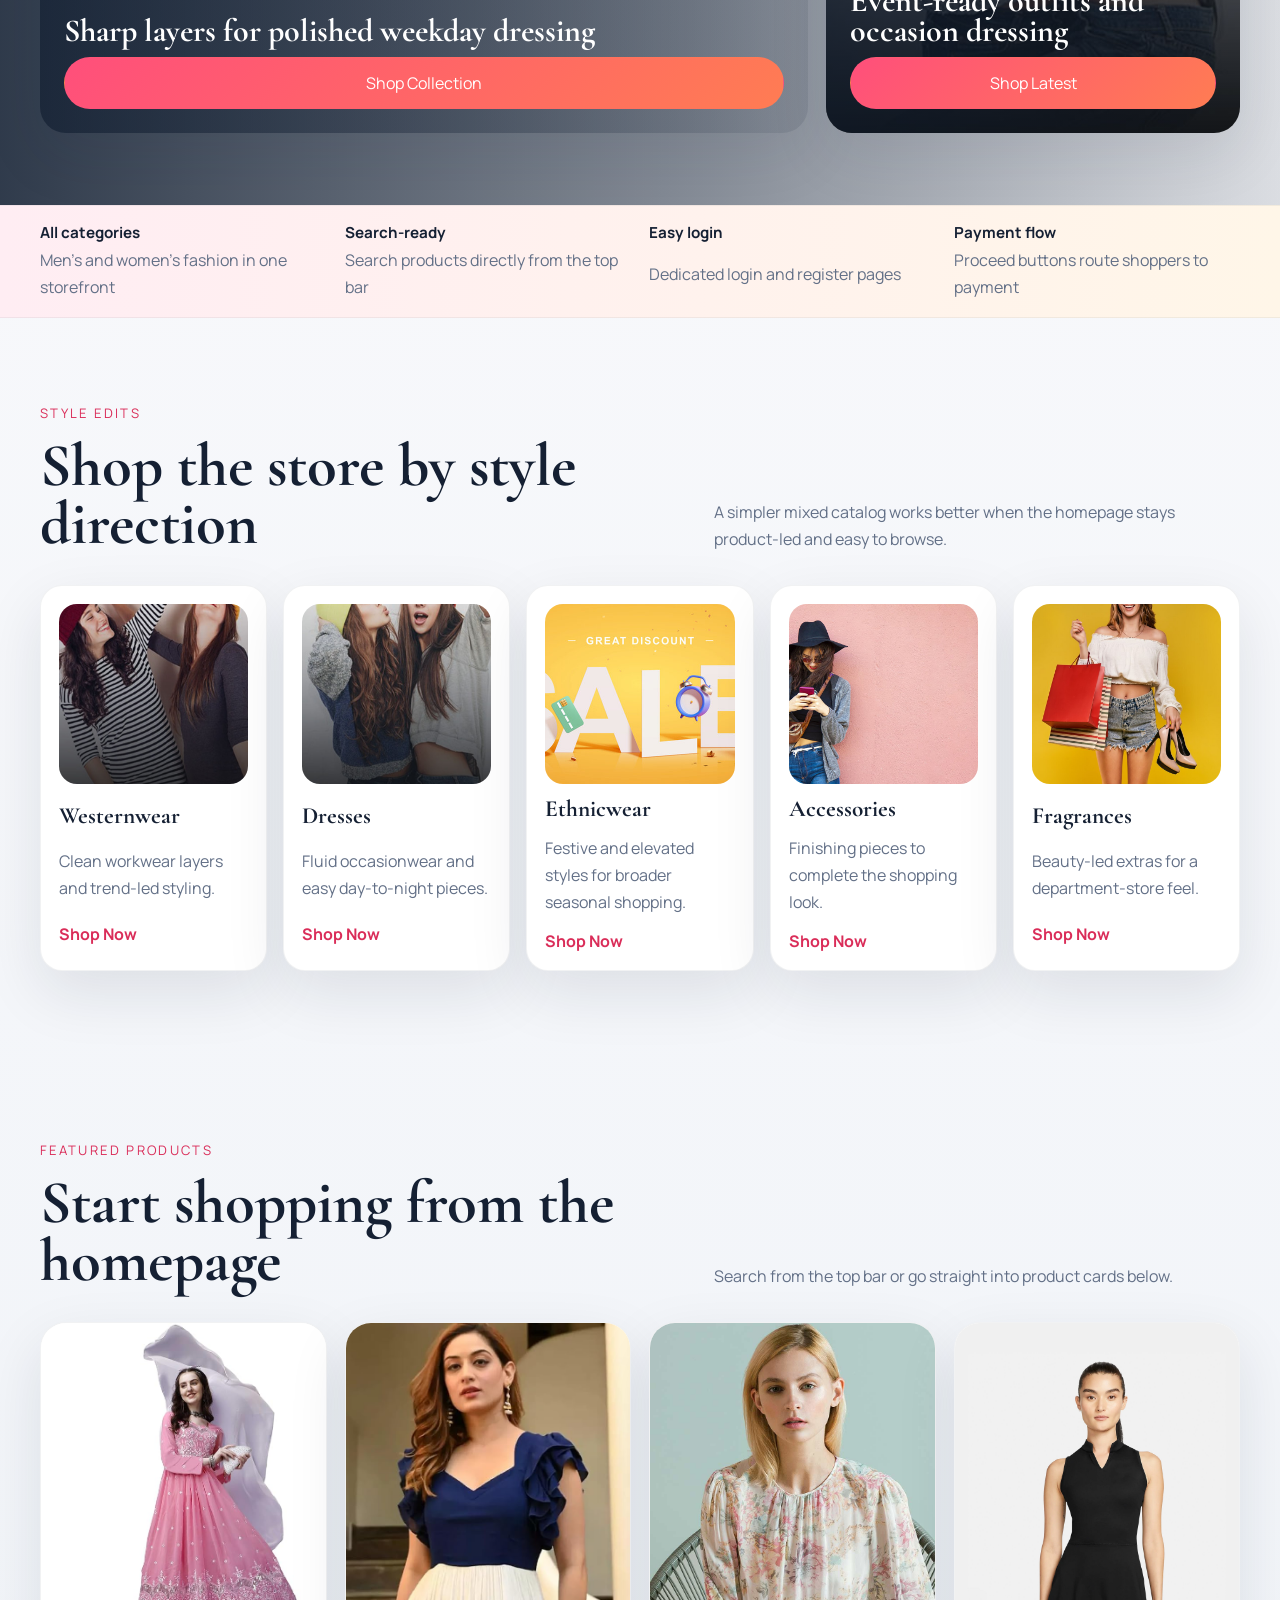
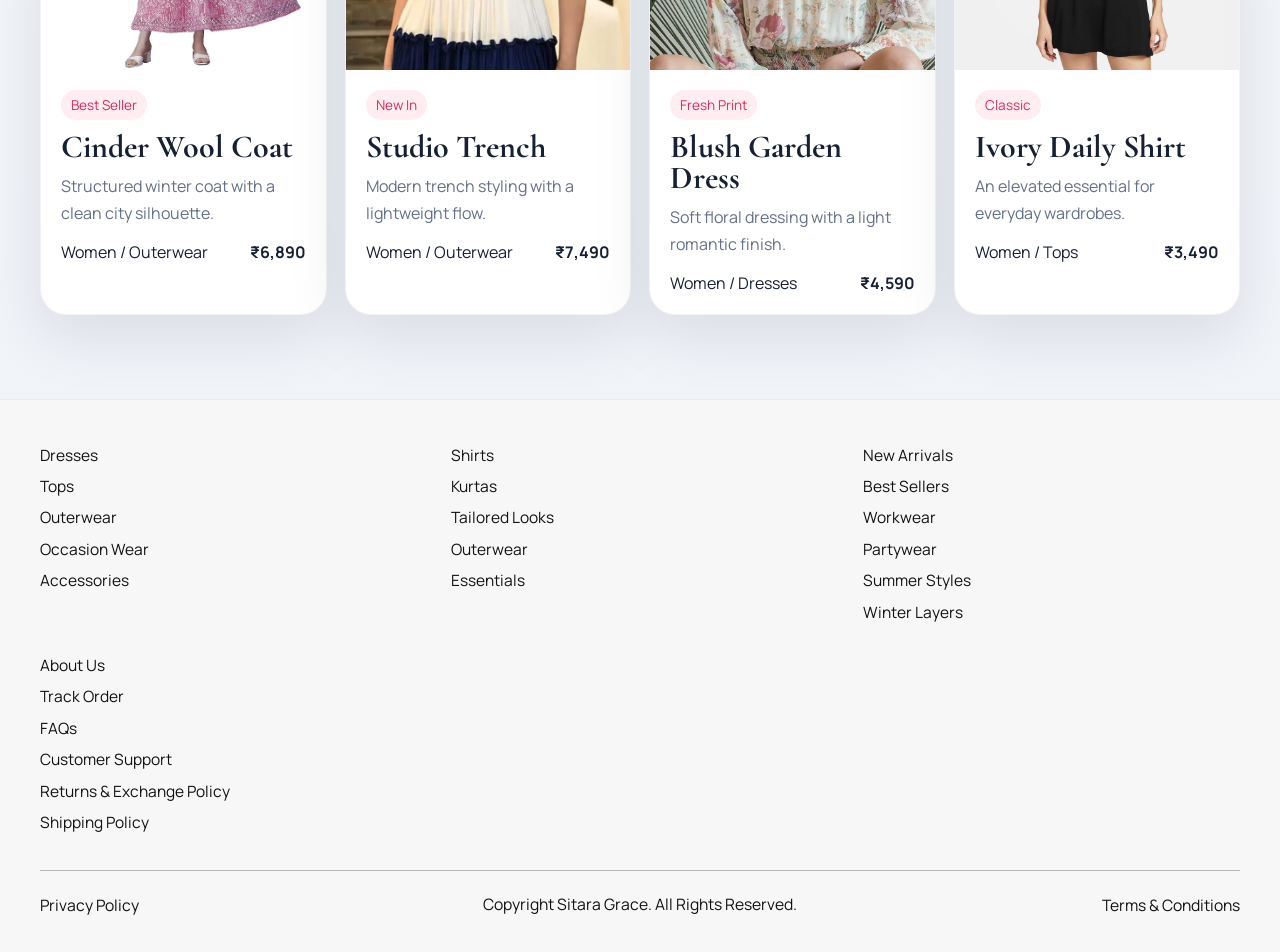
==== commit 2011e604: "initial commit" ====
--- a/frontend/index.html
+++ b/frontend/index.html
@@ -37,23 +37,24 @@
   <main>
     <section class="hero">
       <div class="hero-backdrop">
-        <img id="hero-image" src="images/home-slide0.jpg" alt="Women's fashion campaign">
+        <img id="hero-image" src="images/home-slide0.jpg" alt="Fashion campaign">
       </div>
       <div class="container hero-content">
-        <p class="eyebrow">Women only store</p>
-        <h1>Discover a cleaner shopping experience focused only on women.</h1>
+        <p class="eyebrow">Men's and women's fashion</p>
+        <h1>Discover a cleaner shopping experience for both men and women.</h1>
         <p>
-          Browse women&apos;s outerwear, tops, dresses, and occasion edits with search, product pages,
+          Browse outerwear, tops, dresses, occasion edits, and everyday essentials for men and women with search, product pages,
           cart flow, login/register, and payment support built into the store.
         </p>
         <div class="hero-actions">
-          <a class="button button-primary" href="arrivals.html">Shop Women</a>
+          <a class="button button-primary" href="arrivals.html?gender=women">Shop Women</a>
+          <a class="button button-secondary" href="arrivals.html?gender=men">Shop Men</a>
           <a class="button button-secondary" href="latest.html">See Latest</a>
         </div>
         <div class="hero-stats">
           <div>
-            <strong>Women</strong>
-            <span>Store rebuilt only for women&apos;s fashion</span>
+            <strong>Men + Women</strong>
+            <span>One storefront for both fashion catalogs</span>
           </div>
           <div>
             <strong>Search</strong>
@@ -88,8 +89,8 @@
     <section class="announcement-strip">
       <div class="container announcement-wrap">
         <div>
-          <strong>Women&apos;s only</strong>
-          <p>Focused product discovery and cleaner navigation</p>
+          <strong>All categories</strong>
+          <p>Men&apos;s and women&apos;s fashion in one storefront</p>
         </div>
         <div>
           <strong>Search-ready</strong>
@@ -109,11 +110,11 @@
     <section class="section-space">
       <div class="container split-heading">
         <div>
-          <p class="eyebrow">Women&apos;s edits</p>
+          <p class="eyebrow">Style edits</p>
           <h2>Shop the store by style direction</h2>
         </div>
         <p>
-          A simpler women-focused storefront works better when the homepage stays product-led and easy to browse.
+          A simpler mixed catalog works better when the homepage stays product-led and easy to browse.
         </p>
       </div>
       <div class="container department-grid">
@@ -132,7 +133,7 @@
         <article class="department-card">
           <img src="images/about-banner2.jpg" alt="Ethnicwear">
           <h3>Ethnicwear</h3>
-          <p>Festive and elevated styles in a women-only edit.</p>
+          <p>Festive and elevated styles for broader seasonal shopping.</p>
           <a href="browse.html?section=ethnicwear">Shop Now</a>
         </article>
         <article class="department-card">
--- a/frontend/style.css
+++ b/frontend/style.css
@@ -721,6 +721,7 @@
 
 .product-meta {
   margin-top: 12px;
+  text-transform: capitalize;
 }
 
 .product-action {
@@ -833,6 +834,22 @@
   box-shadow: var(--shadow);
 }
 
+.product-detail-media {
+  display: grid;
+  gap: 16px;
+}
+
+.product-detail-gallery {
+  display: grid;
+  grid-template-columns: repeat(auto-fit, minmax(110px, 1fr));
+  gap: 14px;
+}
+
+.product-detail-gallery img {
+  aspect-ratio: 1 / 1;
+  object-fit: cover;
+}
+
 .product-detail-copy {
   padding: 32px;
   display: grid;
@@ -843,6 +860,12 @@
   font-size: 1.8rem;
   font-weight: 700;
   color: var(--text);
+}
+
+.product-detail-audience {
+  text-transform: capitalize;
+  color: var(--muted);
+  font-weight: 600;
 }
 
 .product-detail-description {
